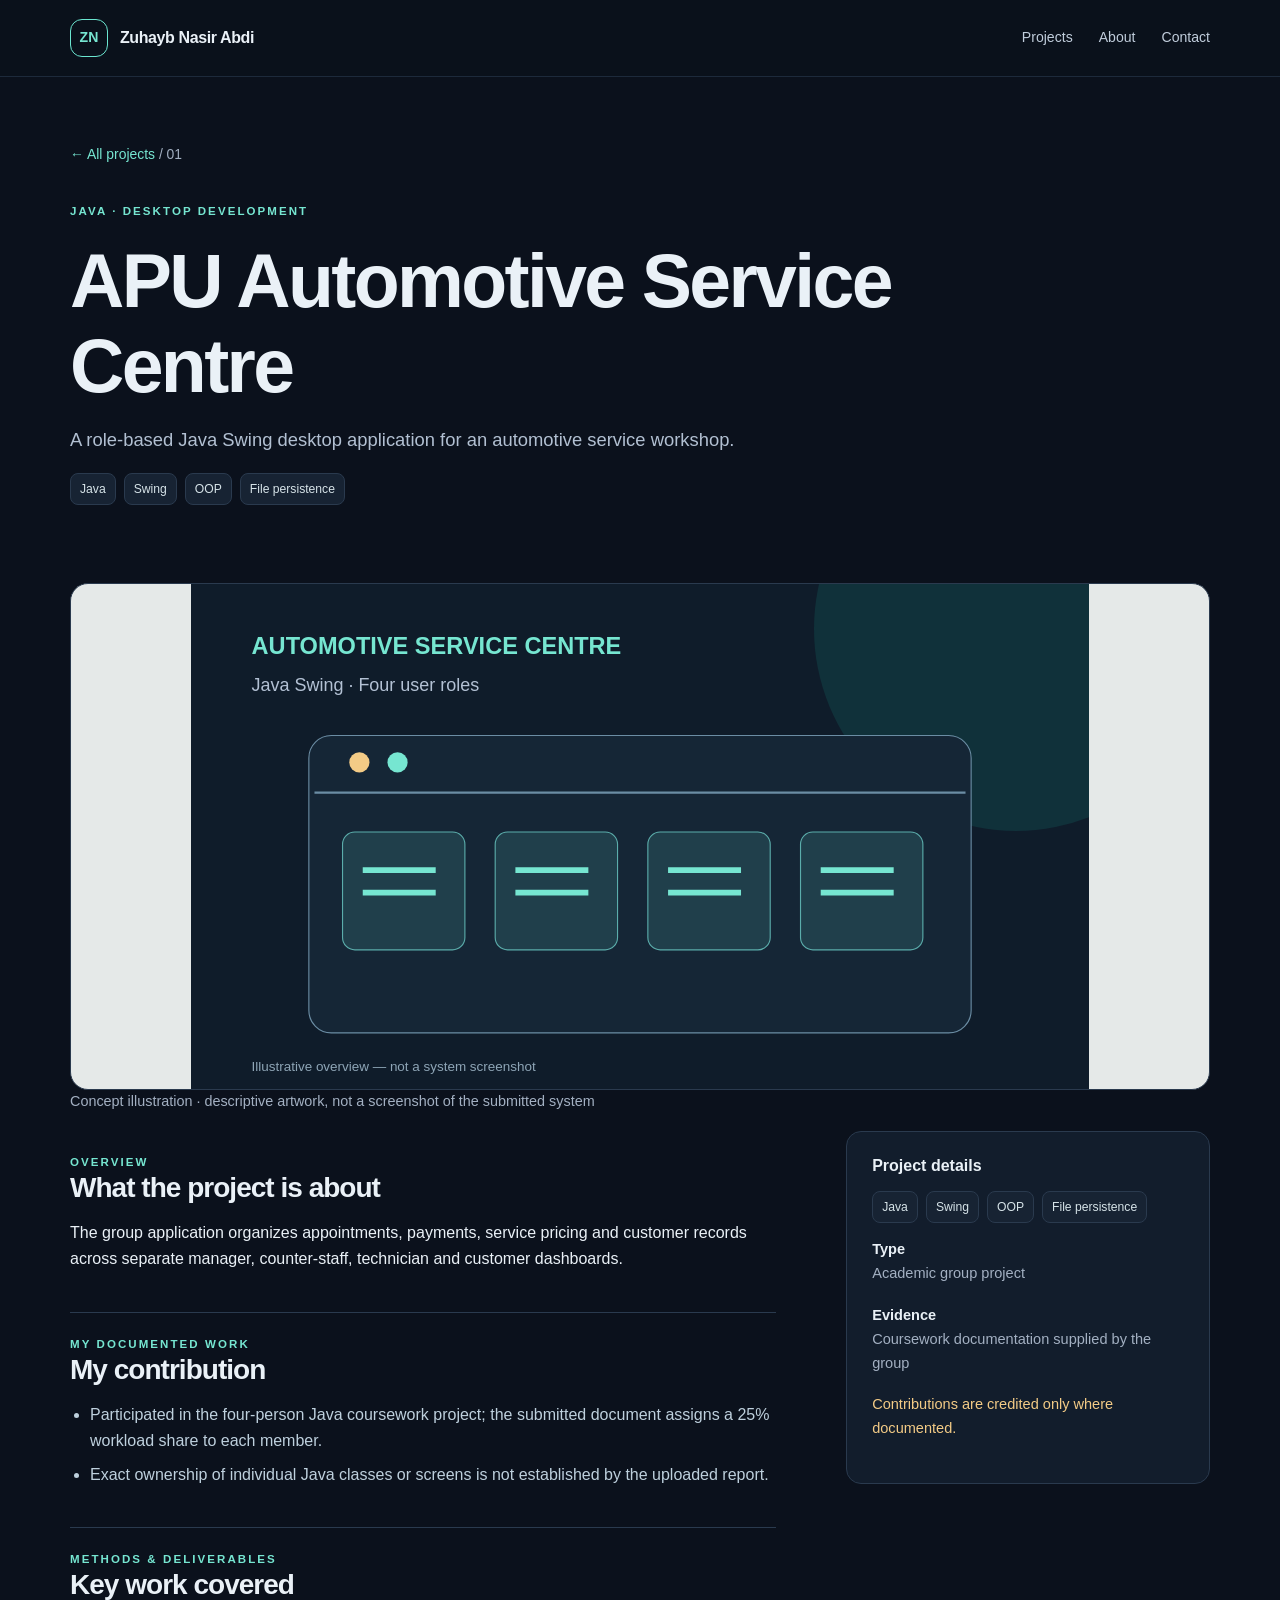
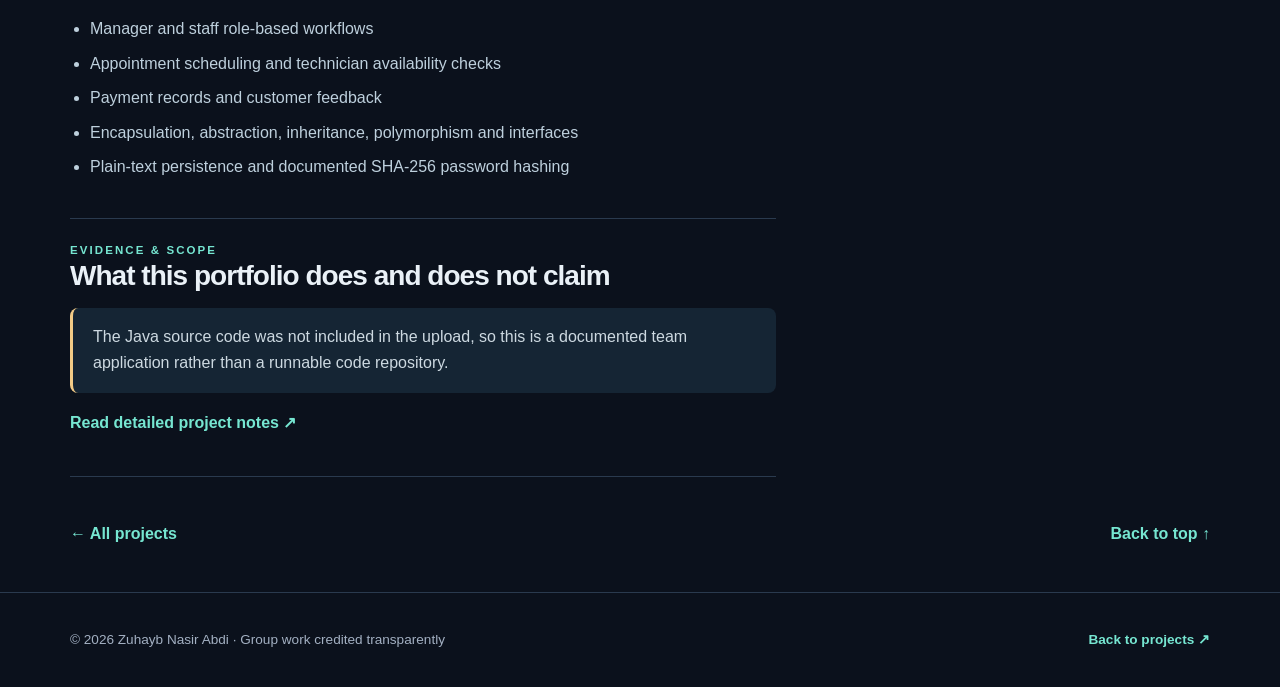
==== projects/automotive-service-centre/index.html @ 9fe81d9a "Publish professional five-project portfolio website" ====
<!doctype html><html lang="en"><head><meta charset="utf-8"><meta name="viewport" content="width=device-width, initial-scale=1"><meta name="theme-color" content="#0b111c"><meta name="description" content="A role-based Java Swing desktop application for an automotive service workshop."><title>APU Automotive Service Centre | Zuhayb Nasir Abdi</title><link rel="stylesheet" href="../../styles.css"></head><body><header><div class="container topbar"><a class="brand" href="../../index.html"><span class="monogram">ZN</span><span>Zuhayb Nasir Abdi</span></a><nav class="navigation"><a href="../../index.html#projects">Projects</a><a href="../../index.html#about">About</a><a href="../../index.html#contact">Contact</a></nav></div></header><main><div class="container projecthero"><div class="breadcrumb"><a href="../../index.html#projects">← All projects</a> / 01</div><div class="eyebrow" style="margin-top:36px">JAVA · DESKTOP DEVELOPMENT</div><h1>APU Automotive Service Centre</h1><p class="lede">A role-based Java Swing desktop application for an automotive service workshop.</p><div class="tagrow"><span class="tag">Java</span><span class="tag">Swing</span><span class="tag">OOP</span><span class="tag">File persistence</span></div></div><div class="container"><img class="feature-image contain" src="../../assets/java-roles.svg" alt="Concept illustration for APU Automotive Service Centre; not a project screenshot"><p class="muted small">Concept illustration · descriptive artwork, not a screenshot of the submitted system</p><div class="detail-layout"><div><section class="detail-section"><div class="eyebrow">OVERVIEW</div><h2>What the project is about</h2><p>The group application organizes appointments, payments, service pricing and customer records across separate manager, counter-staff, technician and customer dashboards.</p></section><section class="detail-section"><div class="eyebrow">MY DOCUMENTED WORK</div><h2>My contribution</h2><ul><li>Participated in the four-person Java coursework project; the submitted document assigns a 25% workload share to each member.</li><li>Exact ownership of individual Java classes or screens is not established by the uploaded report.</li></ul></section><section class="detail-section"><div class="eyebrow">METHODS &amp; DELIVERABLES</div><h2>Key work covered</h2><ul><li>Manager and staff role-based workflows</li><li>Appointment scheduling and technician availability checks</li><li>Payment records and customer feedback</li><li>Encapsulation, abstraction, inheritance, polymorphism and interfaces</li><li>Plain-text persistence and documented SHA-256 password hashing</li></ul></section><section class="detail-section"><div class="eyebrow">EVIDENCE &amp; SCOPE</div><h2>What this portfolio does and does not claim</h2><p class="notice">The Java source code was not included in the upload, so this is a documented team application rather than a runnable code repository.</p><p><a class="inline-link" href="README.md">Read detailed project notes ↗</a></p></section></div><aside class="info-panel"><h3>Project details</h3><div class="tagrow"><span class="tag">Java</span><span class="tag">Swing</span><span class="tag">OOP</span><span class="tag">File persistence</span></div><p><strong style="color:#eaf1f7">Type</strong><br>Academic group project</p><p><strong style="color:#eaf1f7">Evidence</strong><br>Coursework documentation supplied by the group</p><p class="small" style="color:#f3cb86">Contributions are credited only where documented.</p></aside></div><div class="projectfootnav"><a href="../../index.html#projects">← All projects</a><a href="#">Back to top ↑</a></div></div></main><footer><div class="container foot"><span>© 2026 Zuhayb Nasir Abdi · Group work credited transparently</span><a class="inline-link" href="../../index.html#projects">Back to projects ↗</a></div></footer></body></html>
---- styles.css ----
:root{--ink:#eaf1f7;--muted:#a3b0c2;--bg:#0b111c;--panel:#121d2c;--panel2:#172537;--line:#2a3a4e;--aqua:#76e6d1;--gold:#f3cb86;--max:1140px; color-scheme:dark}
*{box-sizing:border-box}html{scroll-behavior:smooth}body{margin:0;background:var(--bg);color:var(--ink);font:16px/1.65 -apple-system,BlinkMacSystemFont,"Segoe UI",Arial,sans-serif}a{color:inherit;text-decoration:none}a:focus-visible{outline:2px solid var(--aqua);outline-offset:5px;border-radius:3px}p{margin:0 0 1.1rem}h1,h2,h3{line-height:1.13;letter-spacing:-.035em;margin:0 0 1rem}h1{font-size:clamp(2.9rem,7vw,5.9rem);max-width:920px}h2{font-size:clamp(2rem,4.4vw,3.2rem)}h3{font-size:1.38rem}img{max-width:100%;display:block} .container{width:min(var(--max),calc(100% - 48px));margin:auto}.eyebrow{color:var(--aqua);font-size:.72rem;font-weight:780;letter-spacing:.18em;text-transform:uppercase}.muted{color:var(--muted)}.small{font-size:.9rem}.gold{color:var(--gold)}
header{border-bottom:1px solid #1d2a3b;position:sticky;top:0;z-index:12;background:#0b111cf0;backdrop-filter:blur(16px)}.topbar{min-height:76px;display:flex;align-items:center;justify-content:space-between;gap:20px}.brand{display:flex;align-items:center;gap:12px;font-weight:780;letter-spacing:-.025em}.monogram{display:grid;place-items:center;width:38px;height:38px;border:1px solid #6be6d0;border-radius:12px;color:var(--aqua);font-size:.88rem;letter-spacing:0}.navigation{display:flex;gap:26px;color:#c0cddb;font-size:.88rem}.navigation a:hover,.inline-link:hover{color:var(--aqua)}
.hero{padding:110px 0 76px;position:relative;overflow:hidden}.hero:before{content:'';position:absolute;width:800px;height:560px;right:-390px;top:-150px;border-radius:50%;background:radial-gradient(ellipse,#1c796b3b,#132b3a15 55%,transparent 70%);pointer-events:none}.hero .lede{color:#a9b9ca;font-size:1.2rem;max-width:750px}.gradient-word{color:var(--aqua)}.hero-actions{display:flex;flex-wrap:wrap;gap:12px;margin-top:28px}.btn{display:inline-flex;justify-content:center;align-items:center;gap:8px;border-radius:10px;border:1px solid var(--line);padding:12px 20px;font-weight:720;font-size:.9rem;transition:transform .15s,background .15s}.btn:hover{transform:translateY(-2px);background:var(--panel2)}.btn-primary{background:var(--aqua);color:#0b191b;border-color:var(--aqua)}.btn-primary:hover{background:#a2f4e4}.hero-stat{display:flex;gap:25px;flex-wrap:wrap;border-top:1px solid var(--line);margin-top:74px;padding-top:24px;color:var(--muted);font-size:.9rem}.hero-stat strong{color:#fff;font-size:1rem}
section{padding:76px 0}.sectionhead{display:flex;justify-content:space-between;align-items:end;gap:25px;margin-bottom:32px}.sectionhead p{max-width:400px;color:var(--muted)}.projectgrid{display:grid;grid-template-columns:1fr 1fr;gap:22px}.projectcard{border:1px solid var(--line);background:linear-gradient(135deg,#172333,#101927);border-radius:18px;overflow:hidden;transition:transform .18s,border-color .18s}.projectcard:hover{transform:translateY(-3px);border-color:#498b83}.card-image{height:270px;overflow:hidden;background:#e5e9e8}.card-image img{width:100%;height:100%;object-fit:cover;object-position:center}.projectcard:first-child .card-image img{object-fit:contain;background:#e5e8eb}.cardbody{padding:25px}.cardmeta{display:flex;align-items:center;justify-content:space-between;gap:15px;margin-bottom:15px}.projectnum{font-size:.8rem;font-weight:800;color:var(--gold)}.pill{font-size:.72rem;white-space:nowrap;border-radius:99px;border:1px solid #39556a;padding:3px 10px;color:#bdd3da}.cardbody p{color:var(--muted);min-height:52px}.tagrow{display:flex;flex-wrap:wrap;gap:8px;margin:16px 0 22px}.tag{color:#d6e3e8;border:1px solid var(--line);background:#172333;border-radius:8px;padding:5px 9px;font-size:.76rem}.inline-link{color:var(--aqua);font-weight:750}.about{background:#111b29;border-top:1px solid var(--line);border-bottom:1px solid var(--line)}.about-grid{display:grid;grid-template-columns:1.1fr .9fr;gap:70px}.quote{font-size:1.3rem;line-height:1.6;color:#e2ebed}.steps{border:1px solid var(--line);background:#0e1722;border-radius:16px;padding:28px}.steps p:last-child{margin-bottom:0}.foot{padding:36px 0;display:flex;justify-content:space-between;gap:20px;flex-wrap:wrap;font-size:.85rem;color:var(--muted)}footer{border-top:1px solid var(--line)}
.projecthero{padding:66px 0 56px}.projecthero h1{font-size:clamp(2.5rem,6vw,4.7rem);max-width:940px;margin-top:18px}.projecthero .lede{max-width:800px;color:#b2c0d2;font-size:1.15rem}.breadcrumb{color:var(--muted);font-size:.87rem}.breadcrumb a{color:var(--aqua)}.feature-image{width:100%;aspect-ratio:2.25/1;object-fit:cover;background:#e5e9e8;border:1px solid var(--line);border-radius:18px}.feature-image.contain{object-fit:contain}.detail-layout{display:grid;grid-template-columns:minmax(0,1.65fr) minmax(260px,.85fr);gap:70px;align-items:start}.detail-section{padding:22px 0;border-bottom:1px solid var(--line)}.detail-section h2{font-size:1.75rem}.detail-section ul{padding-left:1.25rem;color:#bed0dd}.detail-section li{margin:.5rem 0}.info-panel{border:1px solid var(--line);background:var(--panel);padding:25px;border-radius:15px;position:sticky;top:104px}.info-panel h3{font-size:1rem;letter-spacing:0}.info-panel .tagrow{margin:14px 0}.info-panel p{color:var(--muted);font-size:.91rem}.gallery{display:grid;grid-template-columns:1fr 1fr;gap:17px;margin:18px 0}.gallery figure{margin:0;border:1px solid var(--line);background:#142032;border-radius:12px;overflow:hidden}.gallery img{width:100%;height:220px;object-fit:contain;background:#e5e9e8}.gallery figcaption{padding:13px 15px;color:var(--muted);font-size:.78rem}.demo-video{display:block;width:100%;border-radius:12px;border:1px solid var(--line)}.notice{background:#152534;border-left:3px solid var(--gold);padding:16px 20px;border-radius:8px;color:#cdd9e1}.projectfootnav{display:flex;gap:15px;justify-content:space-between;margin:44px 0}.projectfootnav a{color:var(--aqua);font-weight:650}
@media(max-width:800px){.hero{padding:78px 0 54px}.projectgrid,.about-grid,.detail-layout{grid-template-columns:1fr}.detail-layout{gap:18px}.info-panel{position:static}.sectionhead{display:block}.gallery{grid-template-columns:1fr 1fr}.navigation{gap:14px}.container{width:min(var(--max),calc(100% - 32px))}}
@media(max-width:540px){.projectgrid,.gallery{grid-template-columns:1fr}.card-image{height:210px}.gallery img{height:195px}.navigation{font-size:.76rem;gap:10px}.brand{font-size:.88rem}.monogram{width:31px;height:31px}.topbar{min-height:66px}.hero-stat{gap:15px}.feature-image{aspect-ratio:1.5/1}.about-grid{gap:35px}.projecthero{padding-top:35px}}@media(prefers-reduced-motion:reduce){*,*:before,*:after{scroll-behavior:auto!important;transition:none!important}}
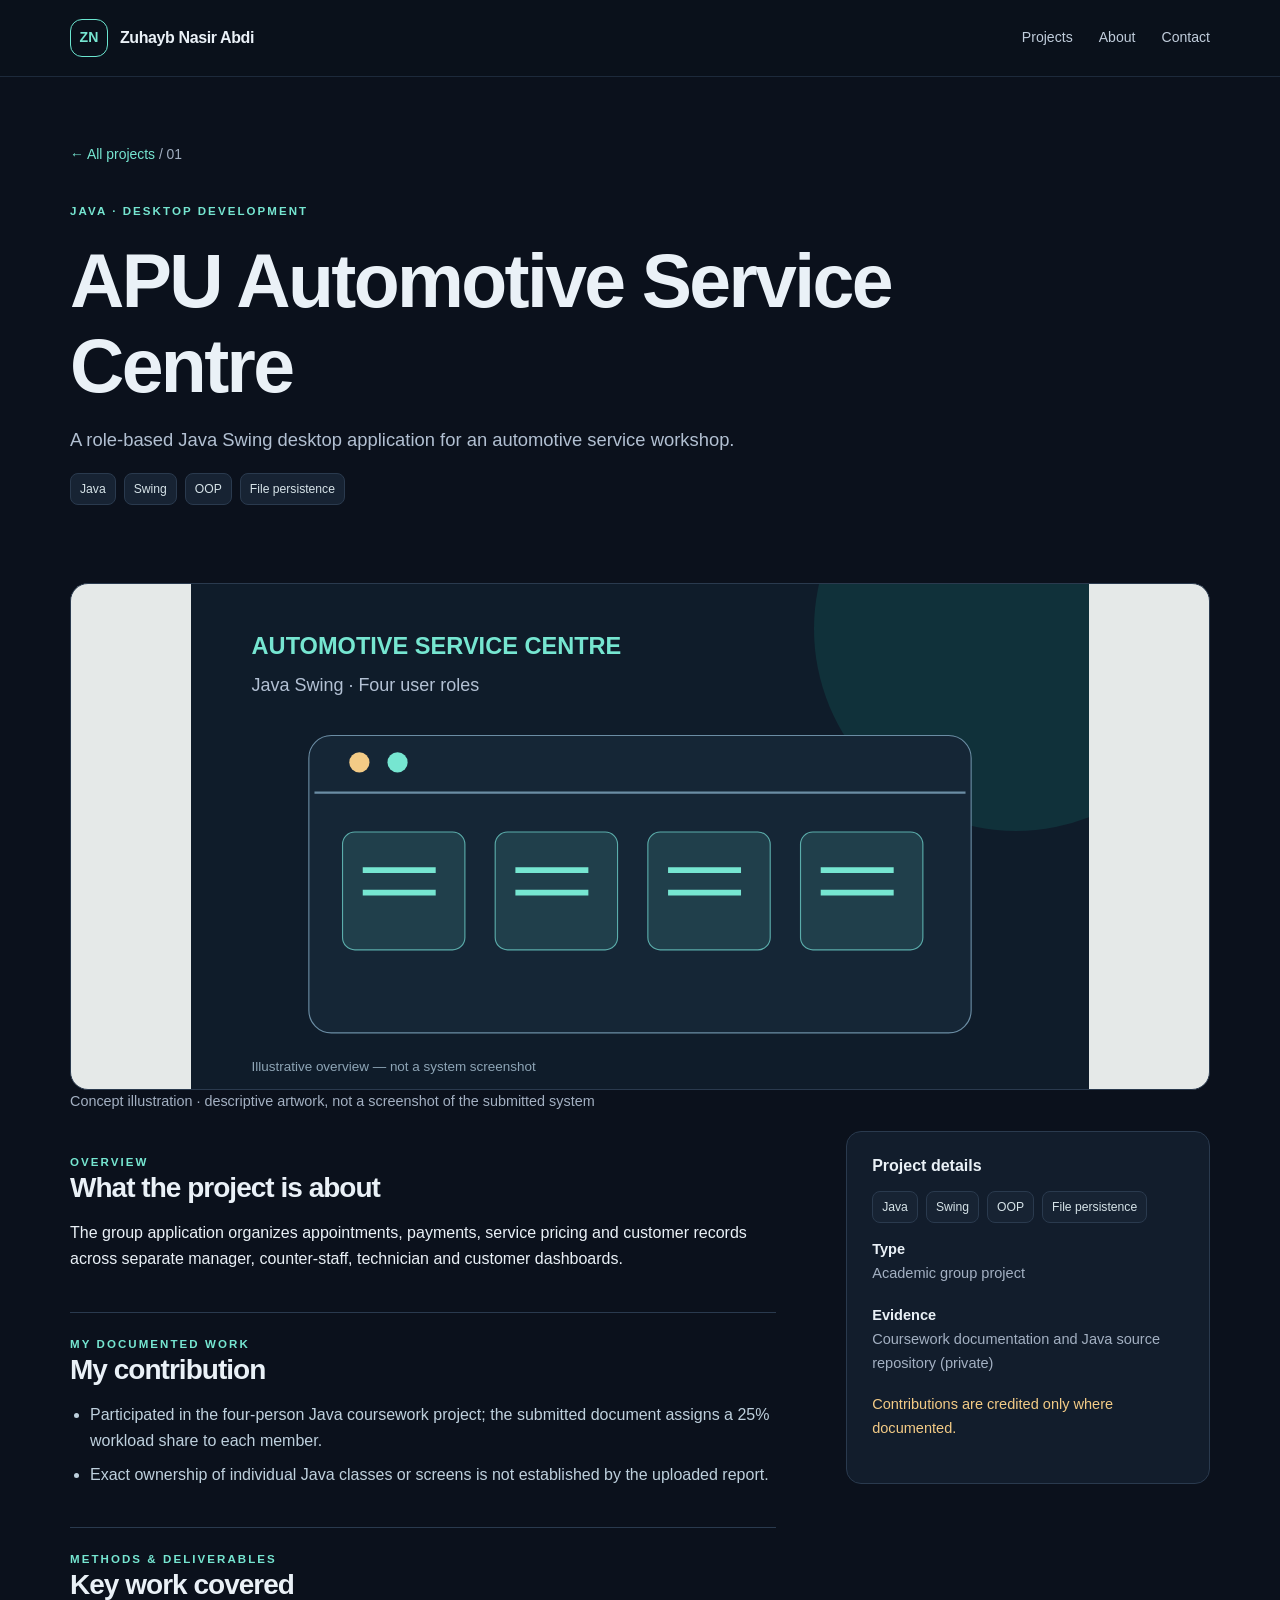
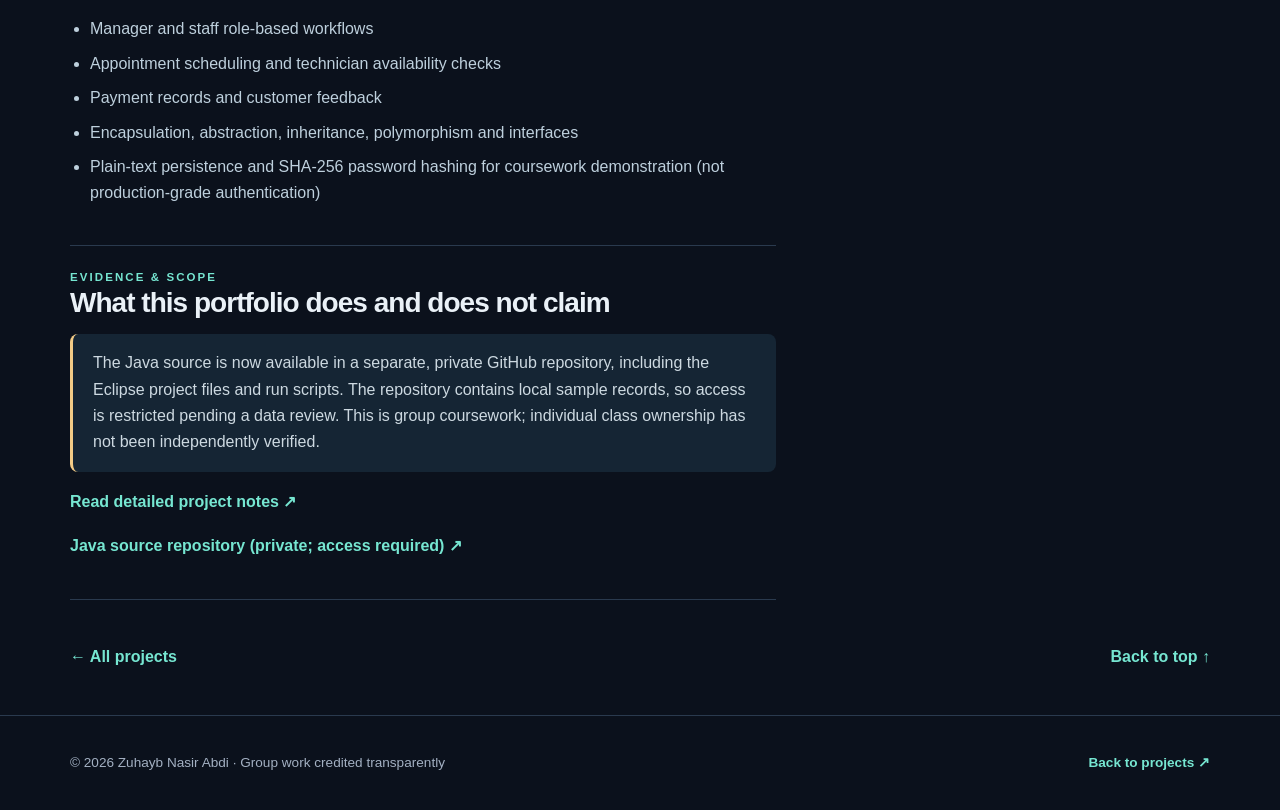
==== commit 182917ab: "docs: link APU-ASC source and clarify private access" ====
--- a/projects/automotive-service-centre/index.html
+++ b/projects/automotive-service-centre/index.html
@@ -1 +1 @@
-<!doctype html><html lang="en"><head><meta charset="utf-8"><meta name="viewport" content="width=device-width, initial-scale=1"><meta name="theme-color" content="#0b111c"><meta name="description" content="A role-based Java Swing desktop application for an automotive service workshop."><title>APU Automotive Service Centre | Zuhayb Nasir Abdi</title><link rel="stylesheet" href="../../styles.css"></head><body><header><div class="container topbar"><a class="brand" href="../../index.html"><span class="monogram">ZN</span><span>Zuhayb Nasir Abdi</span></a><nav class="navigation"><a href="../../index.html#projects">Projects</a><a href="../../index.html#about">About</a><a href="../../index.html#contact">Contact</a></nav></div></header><main><div class="container projecthero"><div class="breadcrumb"><a href="../../index.html#projects">← All projects</a> / 01</div><div class="eyebrow" style="margin-top:36px">JAVA · DESKTOP DEVELOPMENT</div><h1>APU Automotive Service Centre</h1><p class="lede">A role-based Java Swing desktop application for an automotive service workshop.</p><div class="tagrow"><span class="tag">Java</span><span class="tag">Swing</span><span class="tag">OOP</span><span class="tag">File persistence</span></div></div><div class="container"><img class="feature-image contain" src="../../assets/java-roles.svg" alt="Concept illustration for APU Automotive Service Centre; not a project screenshot"><p class="muted small">Concept illustration · descriptive artwork, not a screenshot of the submitted system</p><div class="detail-layout"><div><section class="detail-section"><div class="eyebrow">OVERVIEW</div><h2>What the project is about</h2><p>The group application organizes appointments, payments, service pricing and customer records across separate manager, counter-staff, technician and customer dashboards.</p></section><section class="detail-section"><div class="eyebrow">MY DOCUMENTED WORK</div><h2>My contribution</h2><ul><li>Participated in the four-person Java coursework project; the submitted document assigns a 25% workload share to each member.</li><li>Exact ownership of individual Java classes or screens is not established by the uploaded report.</li></ul></section><section class="detail-section"><div class="eyebrow">METHODS &amp; DELIVERABLES</div><h2>Key work covered</h2><ul><li>Manager and staff role-based workflows</li><li>Appointment scheduling and technician availability checks</li><li>Payment records and customer feedback</li><li>Encapsulation, abstraction, inheritance, polymorphism and interfaces</li><li>Plain-text persistence and documented SHA-256 password hashing</li></ul></section><section class="detail-section"><div class="eyebrow">EVIDENCE &amp; SCOPE</div><h2>What this portfolio does and does not claim</h2><p class="notice">The Java source code was not included in the upload, so this is a documented team application rather than a runnable code repository.</p><p><a class="inline-link" href="README.md">Read detailed project notes ↗</a></p></section></div><aside class="info-panel"><h3>Project details</h3><div class="tagrow"><span class="tag">Java</span><span class="tag">Swing</span><span class="tag">OOP</span><span class="tag">File persistence</span></div><p><strong style="color:#eaf1f7">Type</strong><br>Academic group project</p><p><strong style="color:#eaf1f7">Evidence</strong><br>Coursework documentation supplied by the group</p><p class="small" style="color:#f3cb86">Contributions are credited only where documented.</p></aside></div><div class="projectfootnav"><a href="../../index.html#projects">← All projects</a><a href="#">Back to top ↑</a></div></div></main><footer><div class="container foot"><span>© 2026 Zuhayb Nasir Abdi · Group work credited transparently</span><a class="inline-link" href="../../index.html#projects">Back to projects ↗</a></div></footer></body></html>+<!doctype html><html lang="en"><head><meta charset="utf-8"><meta name="viewport" content="width=device-width, initial-scale=1"><meta name="theme-color" content="#0b111c"><meta name="description" content="A role-based Java Swing desktop application for an automotive service workshop."><title>APU Automotive Service Centre | Zuhayb Nasir Abdi</title><link rel="stylesheet" href="../../styles.css"></head><body><header><div class="container topbar"><a class="brand" href="../../index.html"><span class="monogram">ZN</span><span>Zuhayb Nasir Abdi</span></a><nav class="navigation"><a href="../../index.html#projects">Projects</a><a href="../../index.html#about">About</a><a href="../../index.html#contact">Contact</a></nav></div></header><main><div class="container projecthero"><div class="breadcrumb"><a href="../../index.html#projects">← All projects</a> / 01</div><div class="eyebrow" style="margin-top:36px">JAVA · DESKTOP DEVELOPMENT</div><h1>APU Automotive Service Centre</h1><p class="lede">A role-based Java Swing desktop application for an automotive service workshop.</p><div class="tagrow"><span class="tag">Java</span><span class="tag">Swing</span><span class="tag">OOP</span><span class="tag">File persistence</span></div></div><div class="container"><img class="feature-image contain" src="../../assets/java-roles.svg" alt="Concept illustration for APU Automotive Service Centre; not a project screenshot"><p class="muted small">Concept illustration · descriptive artwork, not a screenshot of the submitted system</p><div class="detail-layout"><div><section class="detail-section"><div class="eyebrow">OVERVIEW</div><h2>What the project is about</h2><p>The group application organizes appointments, payments, service pricing and customer records across separate manager, counter-staff, technician and customer dashboards.</p></section><section class="detail-section"><div class="eyebrow">MY DOCUMENTED WORK</div><h2>My contribution</h2><ul><li>Participated in the four-person Java coursework project; the submitted document assigns a 25% workload share to each member.</li><li>Exact ownership of individual Java classes or screens is not established by the uploaded report.</li></ul></section><section class="detail-section"><div class="eyebrow">METHODS &amp; DELIVERABLES</div><h2>Key work covered</h2><ul><li>Manager and staff role-based workflows</li><li>Appointment scheduling and technician availability checks</li><li>Payment records and customer feedback</li><li>Encapsulation, abstraction, inheritance, polymorphism and interfaces</li><li>Plain-text persistence and SHA-256 password hashing for coursework demonstration (not production-grade authentication)</li></ul></section><section class="detail-section"><div class="eyebrow">EVIDENCE &amp; SCOPE</div><h2>What this portfolio does and does not claim</h2><p class="notice">The Java source is now available in a separate, private GitHub repository, including the Eclipse project files and run scripts. The repository contains local sample records, so access is restricted pending a data review. This is group coursework; individual class ownership has not been independently verified.</p><p><a class="inline-link" href="README.md">Read detailed project notes ↗</a></p><p><a class="inline-link" href="https://github.com/zuhaybnasir-design/APU_ASC" target="_blank" rel="noopener noreferrer">Java source repository (private; access required) ↗</a></p></section></div><aside class="info-panel"><h3>Project details</h3><div class="tagrow"><span class="tag">Java</span><span class="tag">Swing</span><span class="tag">OOP</span><span class="tag">File persistence</span></div><p><strong style="color:#eaf1f7">Type</strong><br>Academic group project</p><p><strong style="color:#eaf1f7">Evidence</strong><br>Coursework documentation and Java source repository (private)</p><p class="small" style="color:#f3cb86">Contributions are credited only where documented.</p></aside></div><div class="projectfootnav"><a href="../../index.html#projects">← All projects</a><a href="#">Back to top ↑</a></div></div></main><footer><div class="container foot"><span>© 2026 Zuhayb Nasir Abdi · Group work credited transparently</span><a class="inline-link" href="../../index.html#projects">Back to projects ↗</a></div></footer></body></html>
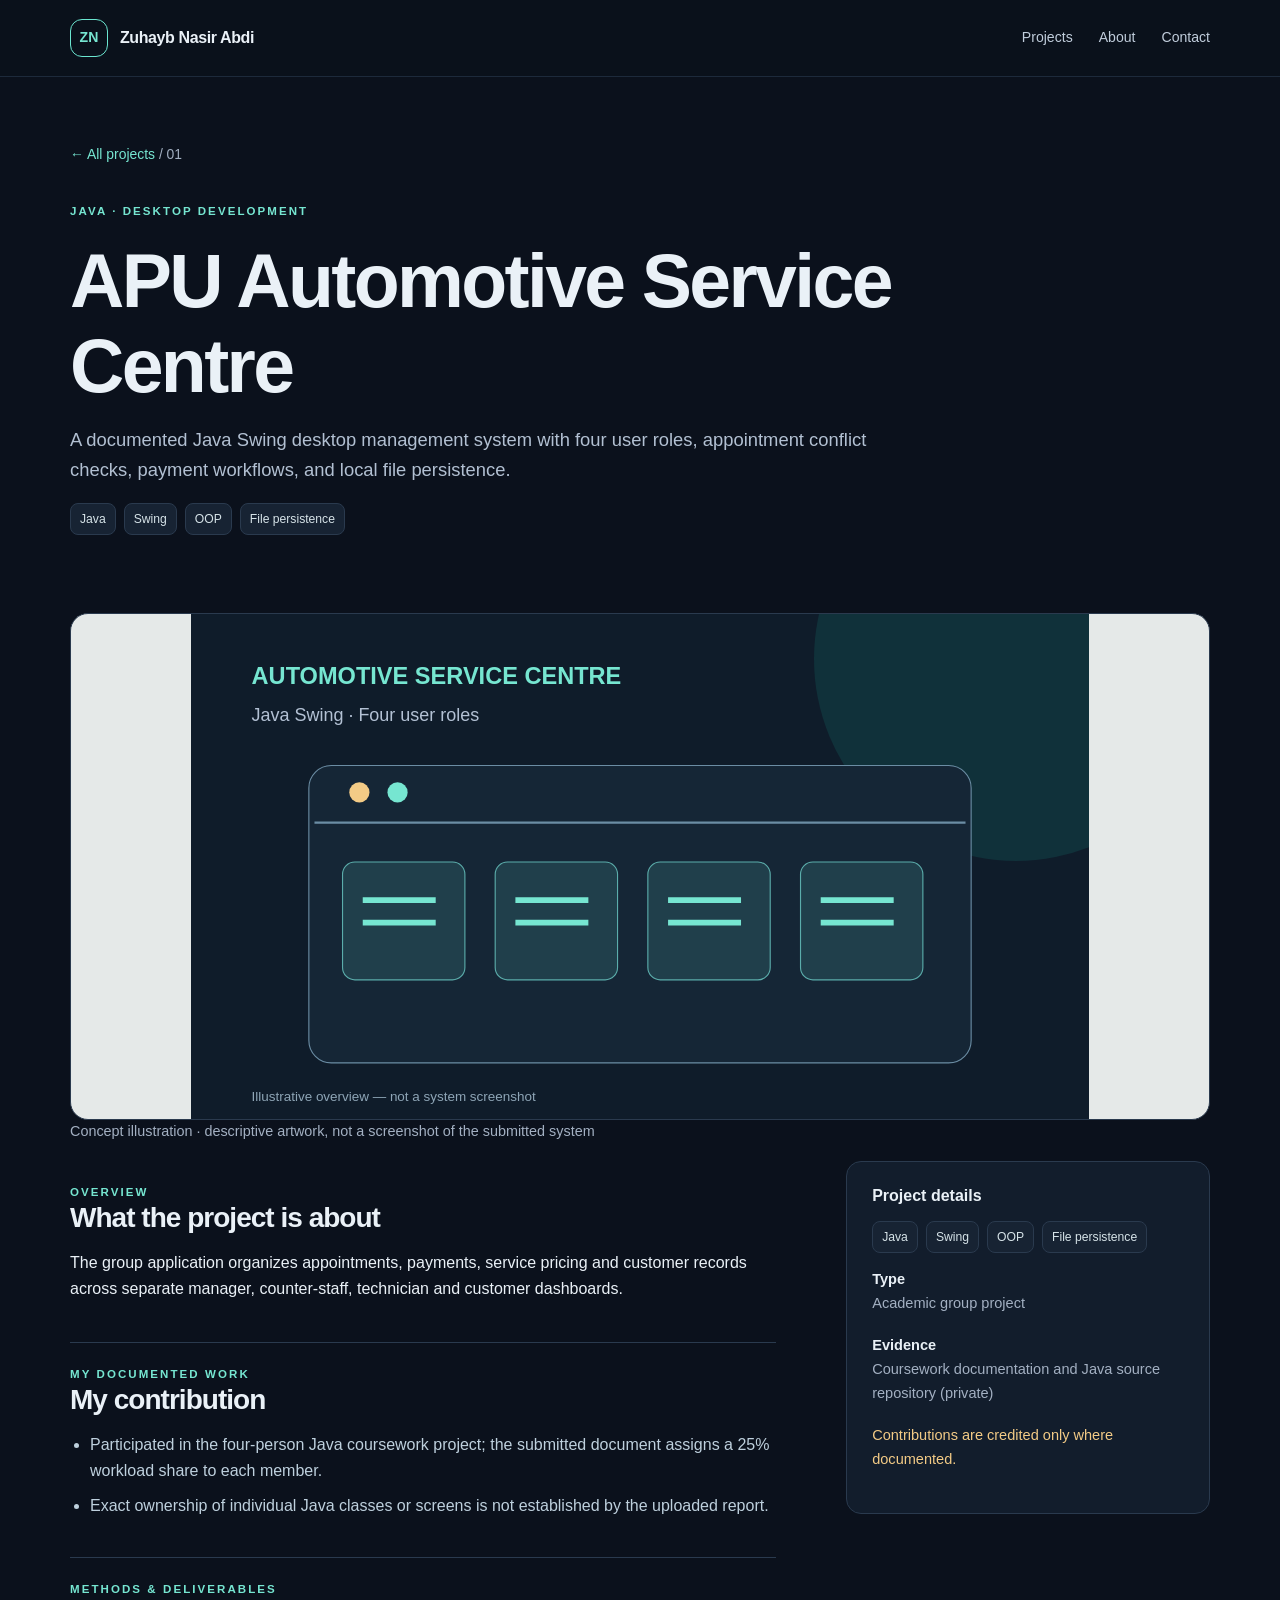
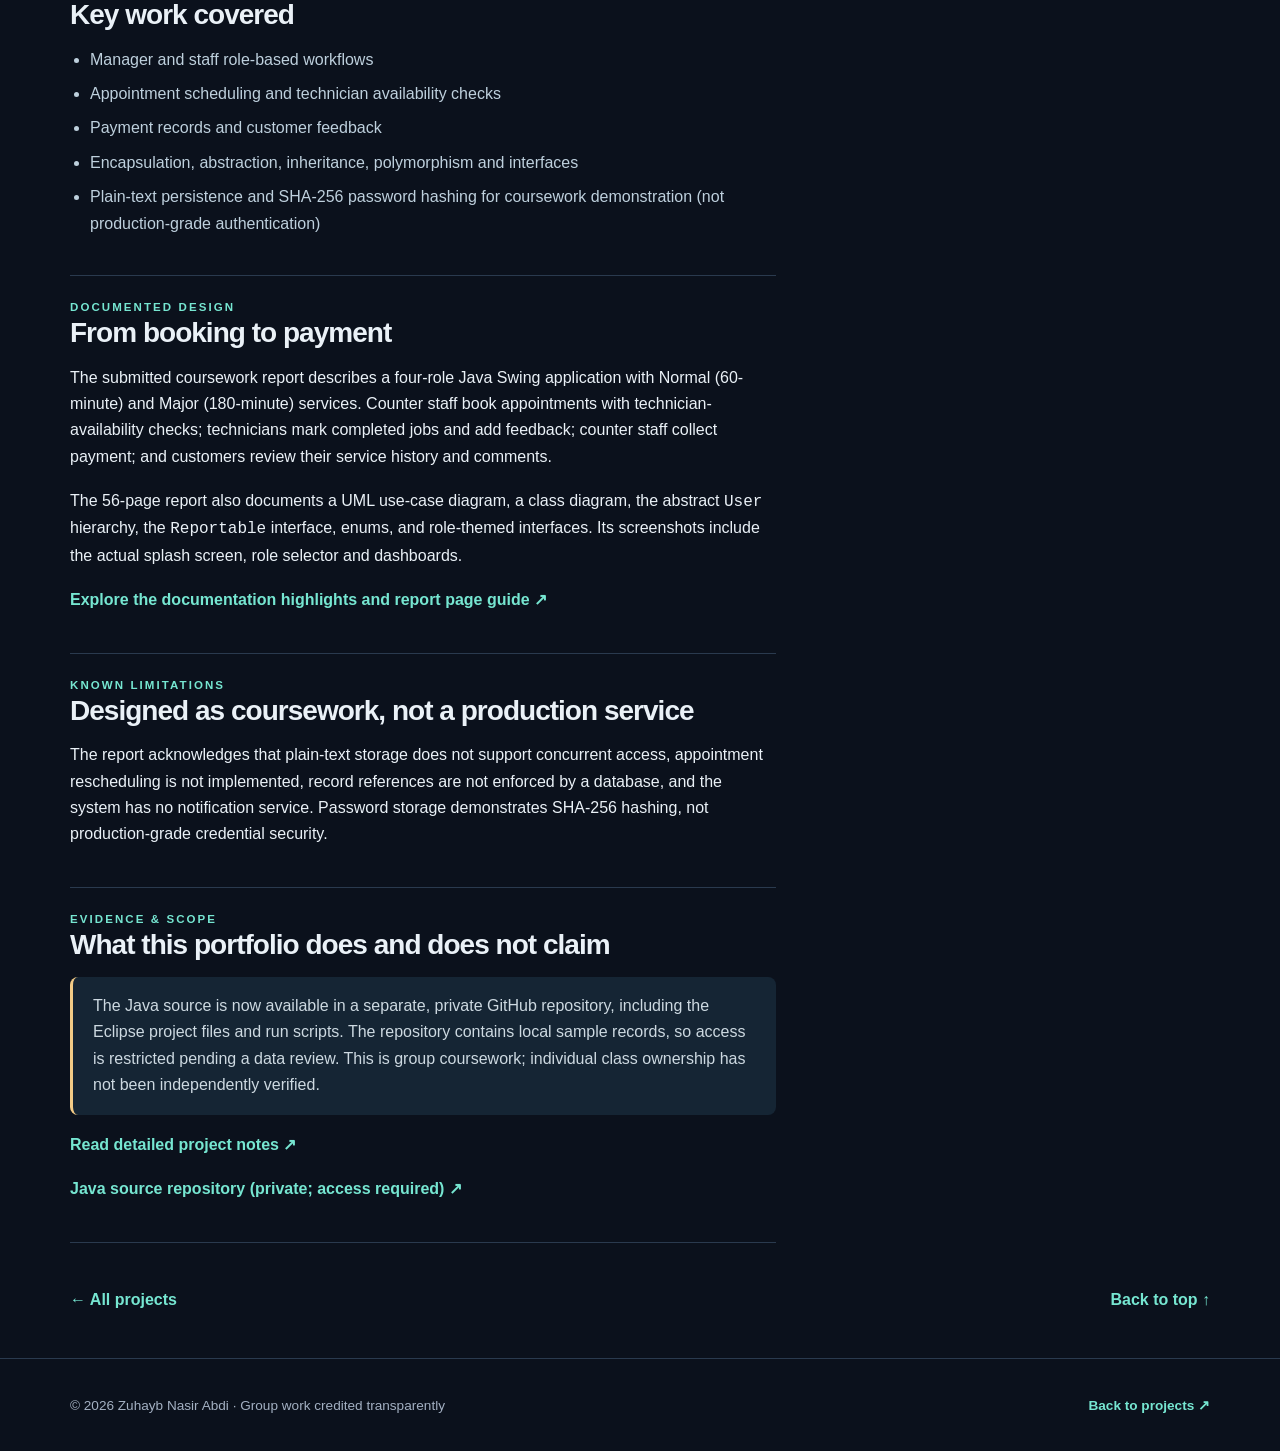
==== commit bc7d65da: "docs: enrich automotive case study using original coursework report" ====
--- a/projects/automotive-service-centre/index.html
+++ b/projects/automotive-service-centre/index.html
@@ -1 +1 @@
-<!doctype html><html lang="en"><head><meta charset="utf-8"><meta name="viewport" content="width=device-width, initial-scale=1"><meta name="theme-color" content="#0b111c"><meta name="description" content="A role-based Java Swing desktop application for an automotive service workshop."><title>APU Automotive Service Centre | Zuhayb Nasir Abdi</title><link rel="stylesheet" href="../../styles.css"></head><body><header><div class="container topbar"><a class="brand" href="../../index.html"><span class="monogram">ZN</span><span>Zuhayb Nasir Abdi</span></a><nav class="navigation"><a href="../../index.html#projects">Projects</a><a href="../../index.html#about">About</a><a href="../../index.html#contact">Contact</a></nav></div></header><main><div class="container projecthero"><div class="breadcrumb"><a href="../../index.html#projects">← All projects</a> / 01</div><div class="eyebrow" style="margin-top:36px">JAVA · DESKTOP DEVELOPMENT</div><h1>APU Automotive Service Centre</h1><p class="lede">A role-based Java Swing desktop application for an automotive service workshop.</p><div class="tagrow"><span class="tag">Java</span><span class="tag">Swing</span><span class="tag">OOP</span><span class="tag">File persistence</span></div></div><div class="container"><img class="feature-image contain" src="../../assets/java-roles.svg" alt="Concept illustration for APU Automotive Service Centre; not a project screenshot"><p class="muted small">Concept illustration · descriptive artwork, not a screenshot of the submitted system</p><div class="detail-layout"><div><section class="detail-section"><div class="eyebrow">OVERVIEW</div><h2>What the project is about</h2><p>The group application organizes appointments, payments, service pricing and customer records across separate manager, counter-staff, technician and customer dashboards.</p></section><section class="detail-section"><div class="eyebrow">MY DOCUMENTED WORK</div><h2>My contribution</h2><ul><li>Participated in the four-person Java coursework project; the submitted document assigns a 25% workload share to each member.</li><li>Exact ownership of individual Java classes or screens is not established by the uploaded report.</li></ul></section><section class="detail-section"><div class="eyebrow">METHODS &amp; DELIVERABLES</div><h2>Key work covered</h2><ul><li>Manager and staff role-based workflows</li><li>Appointment scheduling and technician availability checks</li><li>Payment records and customer feedback</li><li>Encapsulation, abstraction, inheritance, polymorphism and interfaces</li><li>Plain-text persistence and SHA-256 password hashing for coursework demonstration (not production-grade authentication)</li></ul></section><section class="detail-section"><div class="eyebrow">EVIDENCE &amp; SCOPE</div><h2>What this portfolio does and does not claim</h2><p class="notice">The Java source is now available in a separate, private GitHub repository, including the Eclipse project files and run scripts. The repository contains local sample records, so access is restricted pending a data review. This is group coursework; individual class ownership has not been independently verified.</p><p><a class="inline-link" href="README.md">Read detailed project notes ↗</a></p><p><a class="inline-link" href="https://github.com/zuhaybnasir-design/APU_ASC" target="_blank" rel="noopener noreferrer">Java source repository (private; access required) ↗</a></p></section></div><aside class="info-panel"><h3>Project details</h3><div class="tagrow"><span class="tag">Java</span><span class="tag">Swing</span><span class="tag">OOP</span><span class="tag">File persistence</span></div><p><strong style="color:#eaf1f7">Type</strong><br>Academic group project</p><p><strong style="color:#eaf1f7">Evidence</strong><br>Coursework documentation and Java source repository (private)</p><p class="small" style="color:#f3cb86">Contributions are credited only where documented.</p></aside></div><div class="projectfootnav"><a href="../../index.html#projects">← All projects</a><a href="#">Back to top ↑</a></div></div></main><footer><div class="container foot"><span>© 2026 Zuhayb Nasir Abdi · Group work credited transparently</span><a class="inline-link" href="../../index.html#projects">Back to projects ↗</a></div></footer></body></html>+<!doctype html><html lang="en"><head><meta charset="utf-8"><meta name="viewport" content="width=device-width, initial-scale=1"><meta name="theme-color" content="#0b111c"><meta name="description" content="A role-based Java Swing desktop application for an automotive service workshop."><title>APU Automotive Service Centre | Zuhayb Nasir Abdi</title><link rel="stylesheet" href="../../styles.css"></head><body><header><div class="container topbar"><a class="brand" href="../../index.html"><span class="monogram">ZN</span><span>Zuhayb Nasir Abdi</span></a><nav class="navigation"><a href="../../index.html#projects">Projects</a><a href="../../index.html#about">About</a><a href="../../index.html#contact">Contact</a></nav></div></header><main><div class="container projecthero"><div class="breadcrumb"><a href="../../index.html#projects">← All projects</a> / 01</div><div class="eyebrow" style="margin-top:36px">JAVA · DESKTOP DEVELOPMENT</div><h1>APU Automotive Service Centre</h1><p class="lede">A documented Java Swing desktop management system with four user roles, appointment conflict checks, payment workflows, and local file persistence.</p><div class="tagrow"><span class="tag">Java</span><span class="tag">Swing</span><span class="tag">OOP</span><span class="tag">File persistence</span></div></div><div class="container"><img class="feature-image contain" src="../../assets/java-roles.svg" alt="Concept illustration for APU Automotive Service Centre; not a project screenshot"><p class="muted small">Concept illustration · descriptive artwork, not a screenshot of the submitted system</p><div class="detail-layout"><div><section class="detail-section"><div class="eyebrow">OVERVIEW</div><h2>What the project is about</h2><p>The group application organizes appointments, payments, service pricing and customer records across separate manager, counter-staff, technician and customer dashboards.</p></section><section class="detail-section"><div class="eyebrow">MY DOCUMENTED WORK</div><h2>My contribution</h2><ul><li>Participated in the four-person Java coursework project; the submitted document assigns a 25% workload share to each member.</li><li>Exact ownership of individual Java classes or screens is not established by the uploaded report.</li></ul></section><section class="detail-section"><div class="eyebrow">METHODS &amp; DELIVERABLES</div><h2>Key work covered</h2><ul><li>Manager and staff role-based workflows</li><li>Appointment scheduling and technician availability checks</li><li>Payment records and customer feedback</li><li>Encapsulation, abstraction, inheritance, polymorphism and interfaces</li><li>Plain-text persistence and SHA-256 password hashing for coursework demonstration (not production-grade authentication)</li></ul></section><section class="detail-section"><div class="eyebrow">DOCUMENTED DESIGN</div><h2>From booking to payment</h2><p>The submitted coursework report describes a four-role Java Swing application with Normal (60-minute) and Major (180-minute) services. Counter staff book appointments with technician-availability checks; technicians mark completed jobs and add feedback; counter staff collect payment; and customers review their service history and comments.</p><p>The 56-page report also documents a UML use-case diagram, a class diagram, the abstract <code>User</code> hierarchy, the <code>Reportable</code> interface, enums, and role-themed interfaces. Its screenshots include the actual splash screen, role selector and dashboards.</p><p><a class="inline-link" href="DOCUMENTATION_NOTES.md">Explore the documentation highlights and report page guide ↗</a></p></section><section class="detail-section"><div class="eyebrow">KNOWN LIMITATIONS</div><h2>Designed as coursework, not a production service</h2><p>The report acknowledges that plain-text storage does not support concurrent access, appointment rescheduling is not implemented, record references are not enforced by a database, and the system has no notification service. Password storage demonstrates SHA-256 hashing, not production-grade credential security.</p></section><section class="detail-section"><div class="eyebrow">EVIDENCE &amp; SCOPE</div><h2>What this portfolio does and does not claim</h2><p class="notice">The Java source is now available in a separate, private GitHub repository, including the Eclipse project files and run scripts. The repository contains local sample records, so access is restricted pending a data review. This is group coursework; individual class ownership has not been independently verified.</p><p><a class="inline-link" href="README.md">Read detailed project notes ↗</a></p><p><a class="inline-link" href="https://github.com/zuhaybnasir-design/APU_ASC" target="_blank" rel="noopener noreferrer">Java source repository (private; access required) ↗</a></p></section></div><aside class="info-panel"><h3>Project details</h3><div class="tagrow"><span class="tag">Java</span><span class="tag">Swing</span><span class="tag">OOP</span><span class="tag">File persistence</span></div><p><strong style="color:#eaf1f7">Type</strong><br>Academic group project</p><p><strong style="color:#eaf1f7">Evidence</strong><br>Coursework documentation and Java source repository (private)</p><p class="small" style="color:#f3cb86">Contributions are credited only where documented.</p></aside></div><div class="projectfootnav"><a href="../../index.html#projects">← All projects</a><a href="#">Back to top ↑</a></div></div></main><footer><div class="container foot"><span>© 2026 Zuhayb Nasir Abdi · Group work credited transparently</span><a class="inline-link" href="../../index.html#projects">Back to projects ↗</a></div></footer></body></html>
